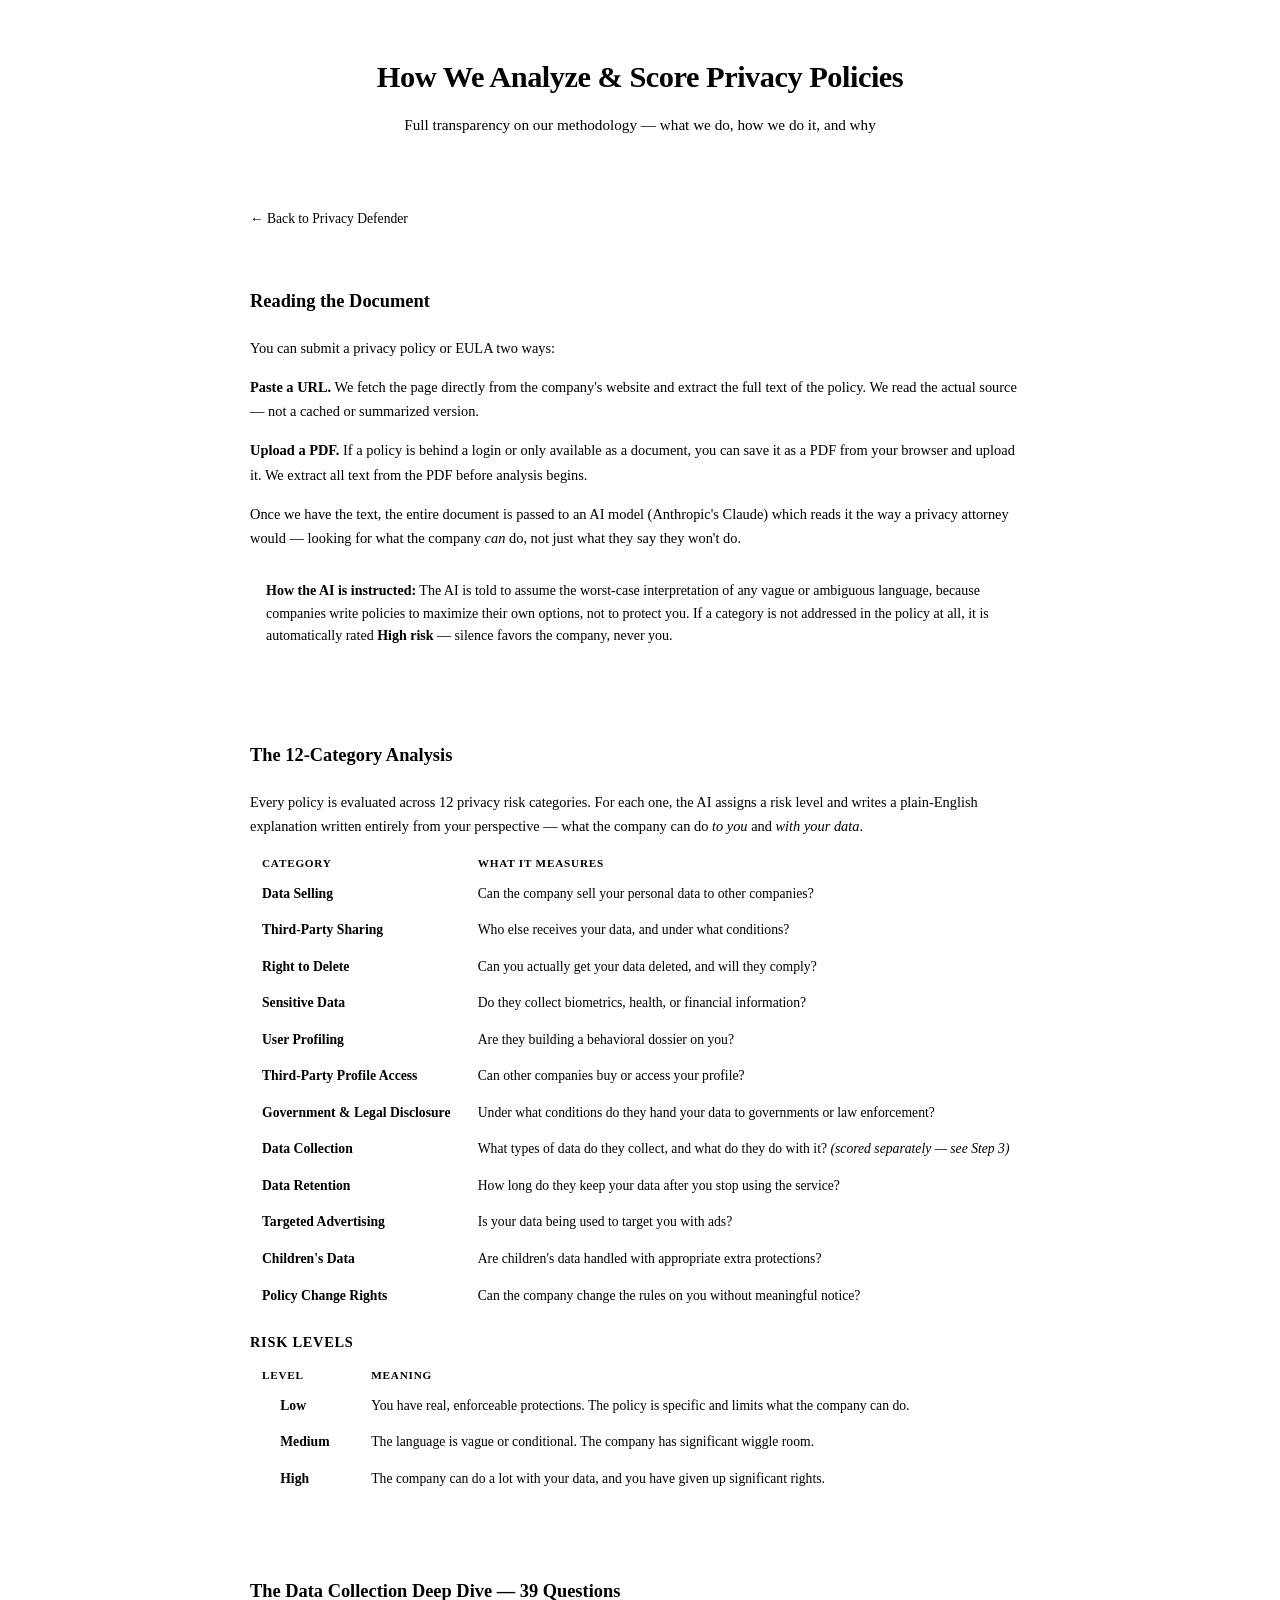
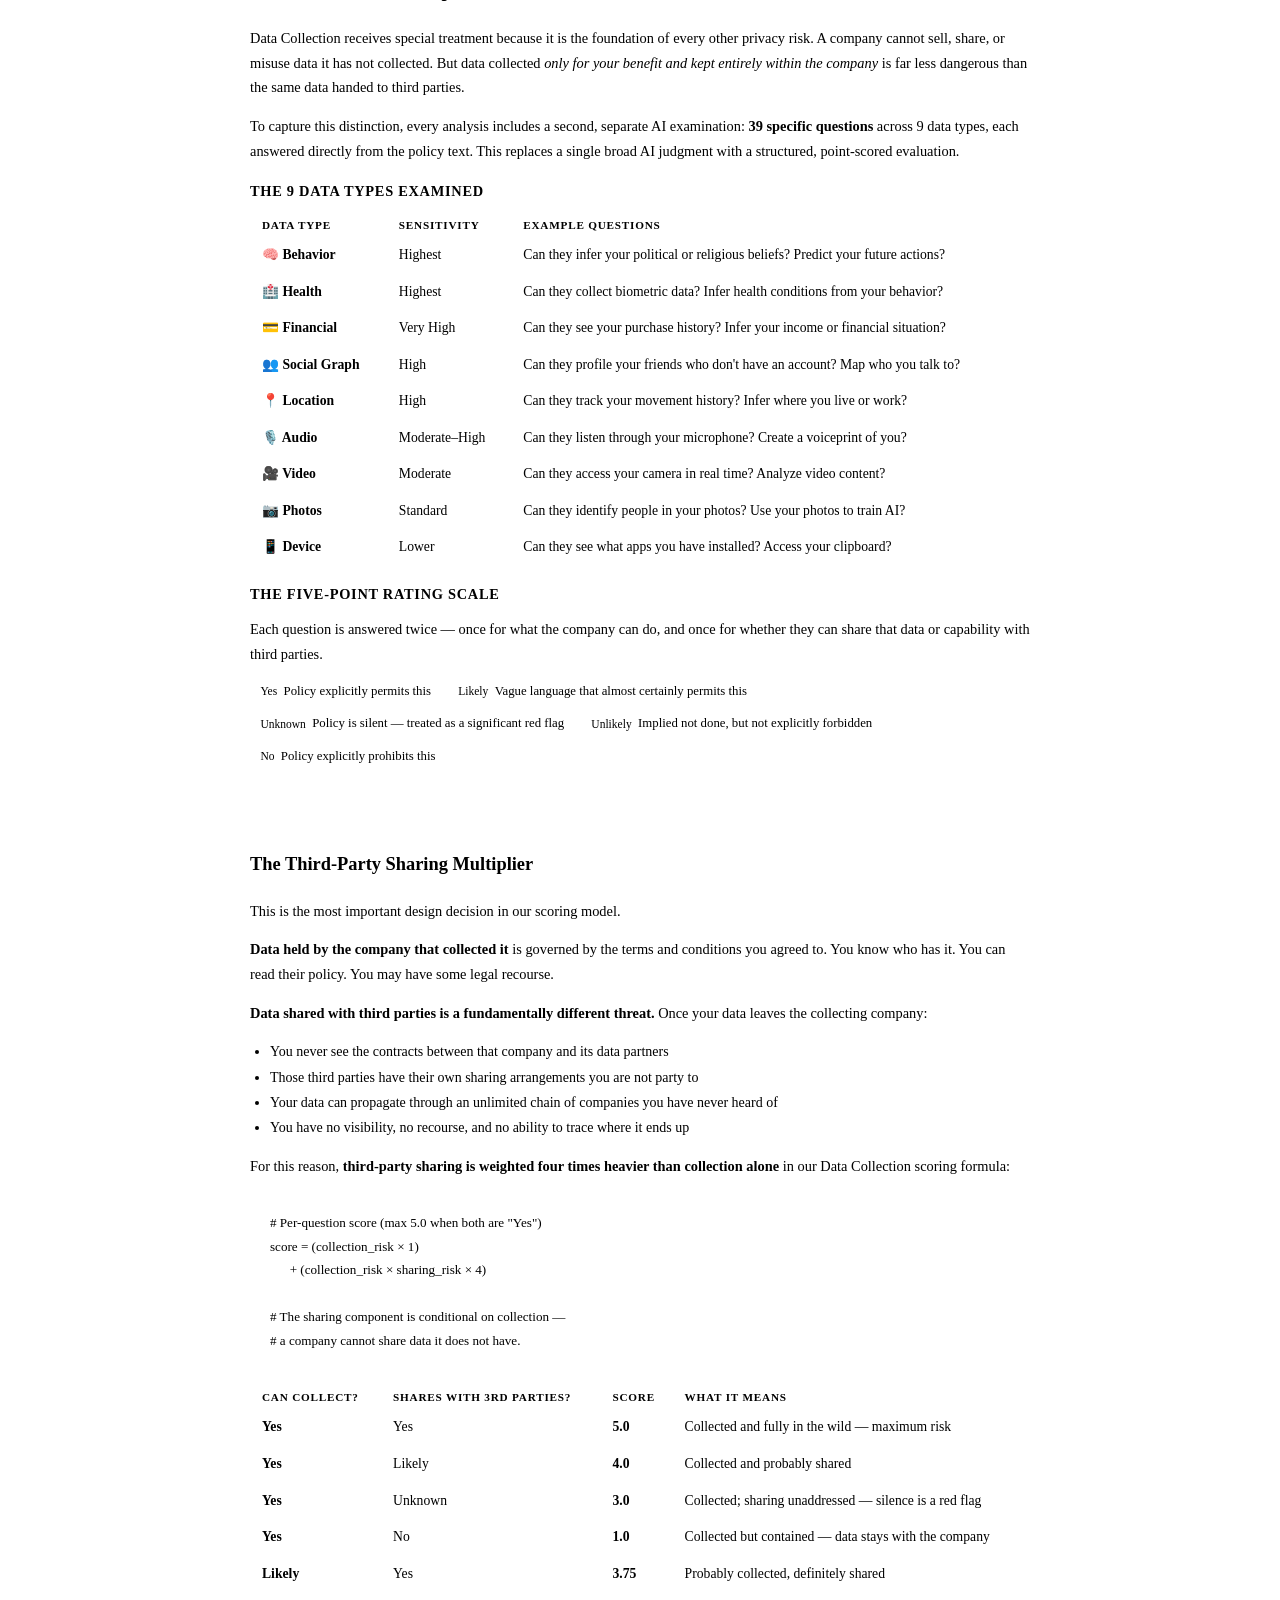
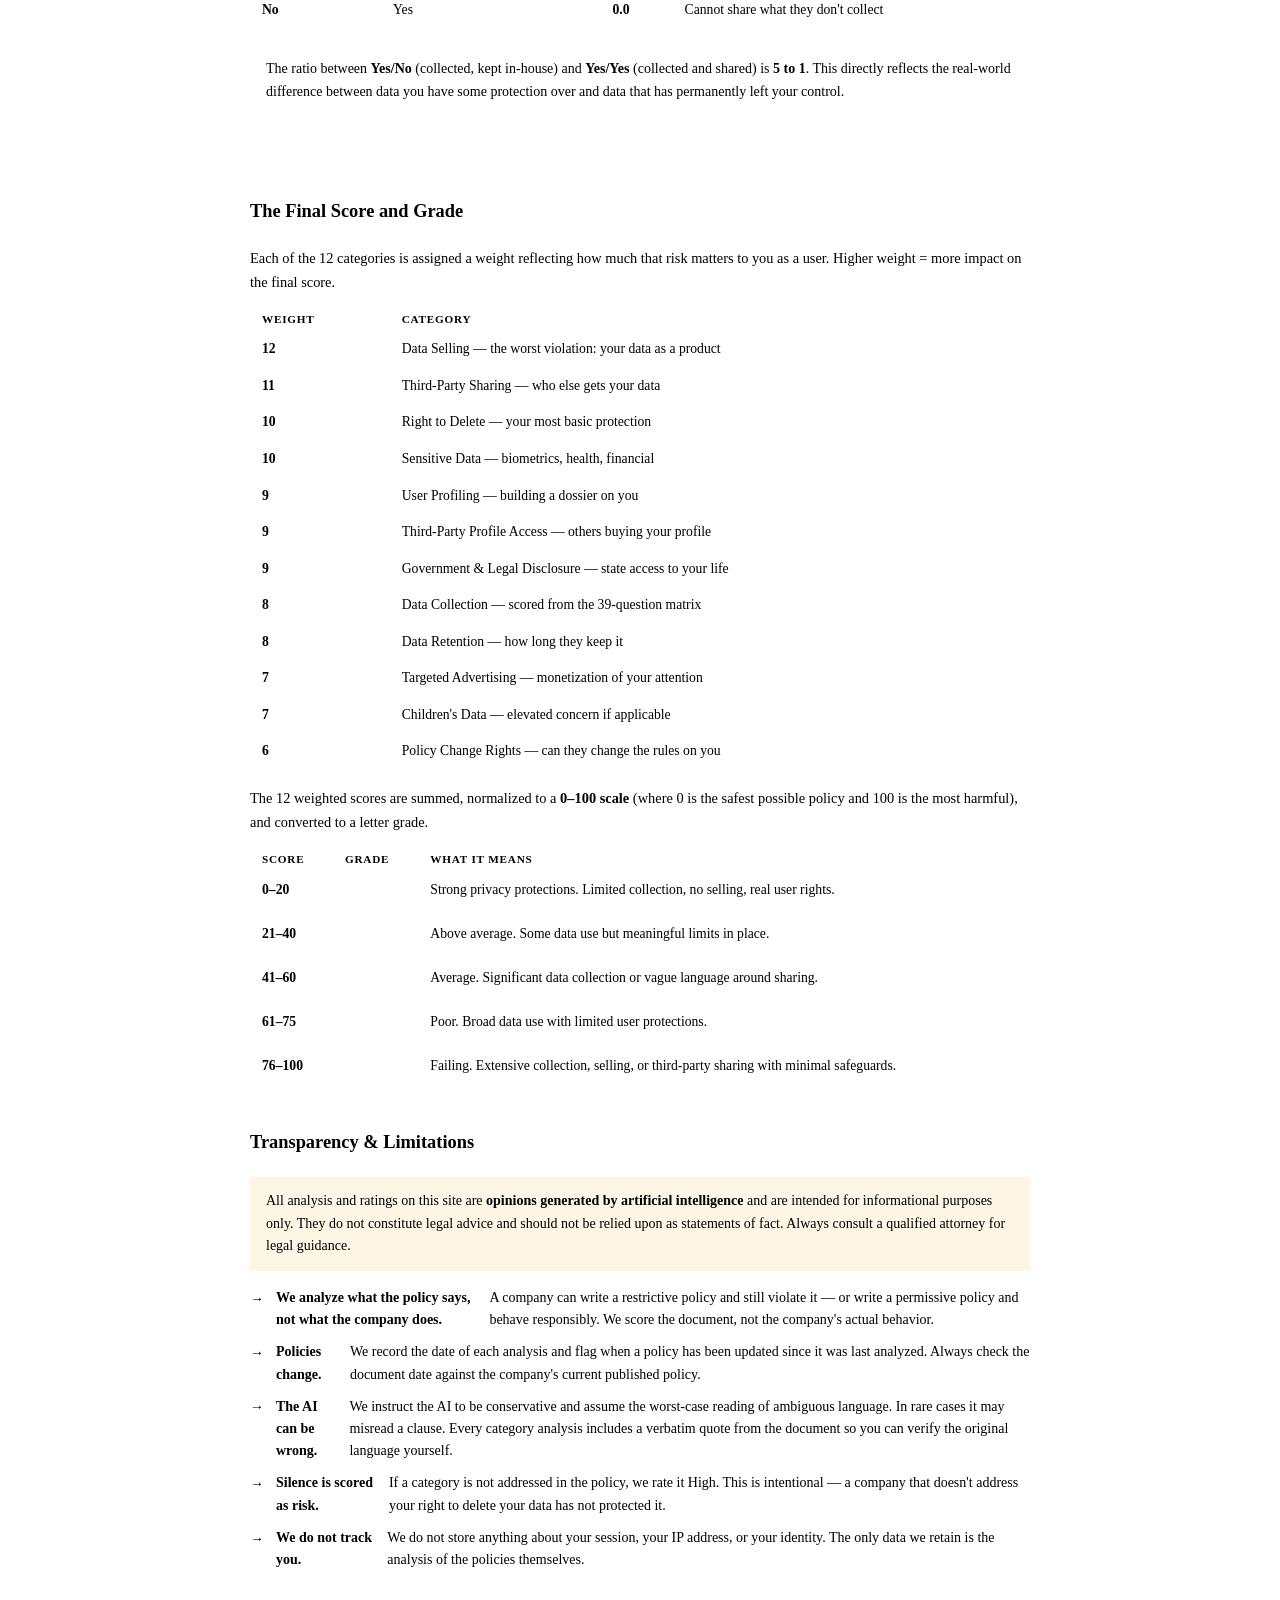
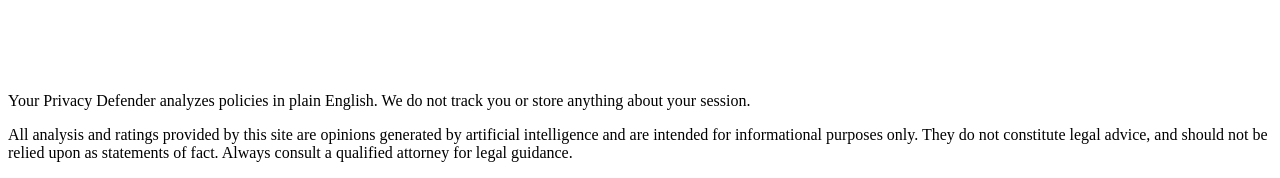
==== static/how-we-score.html @ f739ca2c "Add How We Score methodology page Full transparency page covering all five steps: document reading, " ====
<!DOCTYPE html>
<html lang="en">
<head>
  <meta charset="UTF-8" />
  <meta name="viewport" content="width=device-width, initial-scale=1.0" />
  <title>How We Score — Your Privacy Defender</title>
  <link rel="preconnect" href="https://fonts.googleapis.com" />
  <link rel="preconnect" href="https://fonts.gstatic.com" crossorigin />
  <link href="https://fonts.googleapis.com/css2?family=DM+Sans:wght@300;400;500;600;700&family=DM+Mono:wght@400;500&display=swap" rel="stylesheet" />
  <link rel="stylesheet" href="/privacydecoder/static/style.css" />
  <style>
    /* ── Methodology page layout ─────────────────────────────────────── */
    .method-hero {
      background: var(--nav-bg);
      color: var(--nav-text);
      text-align: center;
      padding: 2rem 1rem 1.75rem;
    }
    .method-hero h1 { font-size: 1.9rem; font-weight: 800; letter-spacing: -0.5px; }
    .method-hero p  { margin-top: .5rem; color: var(--nav-text-muted); font-size: .95rem; }

    .back-link {
      display: inline-flex;
      align-items: center;
      gap: .35rem;
      color: var(--nav-text-muted);
      text-decoration: none;
      font-size: .85rem;
      font-weight: 500;
      margin-bottom: 1.25rem;
      transition: color .15s;
    }
    .back-link:hover { color: var(--nav-text); }

    .method-body {
      max-width: 780px;
      margin: 0 auto;
      padding: 2rem 1rem 4rem;
    }

    /* Section blocks */
    .method-section {
      margin-bottom: 2.5rem;
    }
    .method-section h2 {
      font-size: 1.15rem;
      font-weight: 700;
      color: var(--text-primary);
      border-bottom: 2px solid var(--border);
      padding-bottom: .5rem;
      margin-bottom: 1rem;
    }
    .method-section h3 {
      font-size: .9rem;
      font-weight: 700;
      color: var(--text-secondary);
      text-transform: uppercase;
      letter-spacing: .05em;
      margin: 1.25rem 0 .5rem;
    }
    .method-section p {
      font-size: .9rem;
      color: var(--text-secondary);
      line-height: 1.7;
      margin-bottom: .75rem;
    }
    .method-section p:last-child { margin-bottom: 0; }

    /* Step number pill */
    .step-label {
      display: inline-block;
      background: var(--accent);
      color: #fff;
      font-size: .7rem;
      font-weight: 700;
      text-transform: uppercase;
      letter-spacing: .07em;
      padding: .2rem .6rem;
      border-radius: 999px;
      margin-bottom: .6rem;
    }

    /* Callout box */
    .callout {
      background: var(--accent-light);
      border-left: 4px solid var(--accent);
      border-radius: 0 var(--radius) var(--radius) 0;
      padding: .85rem 1rem;
      margin: 1rem 0;
      font-size: .875rem;
      color: var(--text-secondary);
      line-height: 1.6;
    }
    .callout strong { color: var(--text-primary); }

    .callout-warning {
      background: #FEF6E5;
      border-left-color: var(--grade-c);
    }

    /* Formula box */
    .formula-box {
      background: var(--nav-bg);
      color: var(--nav-text);
      border-radius: var(--radius);
      padding: 1rem 1.25rem;
      font-family: var(--font-mono);
      font-size: .82rem;
      line-height: 1.8;
      margin: 1rem 0;
    }
    .formula-box .formula-comment { color: var(--nav-text-muted); }

    /* Tables */
    .method-table {
      width: 100%;
      border-collapse: collapse;
      font-size: .855rem;
      margin: .75rem 0 1rem;
    }
    .method-table th {
      text-align: left;
      font-size: .7rem;
      font-weight: 700;
      text-transform: uppercase;
      letter-spacing: .07em;
      color: var(--text-muted);
      padding: .4rem .75rem;
      border-bottom: 2px solid var(--border);
    }
    .method-table td {
      padding: .5rem .75rem;
      border-bottom: 1px solid var(--border);
      color: var(--text-secondary);
      vertical-align: top;
      line-height: 1.5;
    }
    .method-table tr:last-child td { border-bottom: none; }
    .method-table td:first-child { font-weight: 600; color: var(--text-primary); white-space: nowrap; }

    /* Grade pills inline */
    .g { display: inline-flex; align-items: center; justify-content: center;
         width: 28px; height: 28px; border-radius: 6px; font-size: .85rem;
         font-weight: 900; color: #fff; flex-shrink: 0; vertical-align: middle; }
    .g-a { background: var(--grade-a); }
    .g-b { background: var(--grade-b); }
    .g-c { background: var(--grade-c); }
    .g-d { background: var(--grade-d); }
    .g-f { background: var(--grade-f); }

    /* Risk dot inline */
    .rdot { display: inline-block; width: 10px; height: 10px; border-radius: 50%;
            vertical-align: middle; margin-right: .3rem; }
    .rdot-low  { background: var(--low); }
    .rdot-med  { background: var(--med); }
    .rdot-high { background: var(--high); }

    /* Rating badges reused from main */
    .five-scale {
      display: flex;
      flex-wrap: wrap;
      gap: .4rem;
      margin: .5rem 0 1rem;
    }
    .fs-item {
      display: flex;
      align-items: center;
      gap: .4rem;
      background: var(--surface);
      border: 1px solid var(--border);
      border-radius: var(--radius);
      padding: .35rem .65rem;
      font-size: .8rem;
    }
    .fs-item .dc-badge { font-size: .72rem; }

    /* Limitation block */
    .limitation-list {
      list-style: none;
      padding: 0;
      display: flex;
      flex-direction: column;
      gap: .6rem;
    }
    .limitation-list li {
      display: flex;
      gap: .75rem;
      font-size: .875rem;
      color: var(--text-secondary);
      line-height: 1.6;
    }
    .limitation-list li::before {
      content: "→";
      color: var(--text-muted);
      flex-shrink: 0;
      font-weight: 700;
      margin-top: .05rem;
    }

    @media (max-width: 560px) {
      .method-hero h1 { font-size: 1.5rem; }
      .formula-box { font-size: .75rem; }
    }
  </style>
</head>
<body>

  <header class="method-hero">
    <h1>How We Analyze &amp; Score Privacy Policies</h1>
    <p>Full transparency on our methodology — what we do, how we do it, and why</p>
  </header>

  <main class="method-body">

    <a href="/privacydecoder/" class="back-link">← Back to Privacy Defender</a>

    <!-- ── Step 1 ── -->
    <section class="method-section">
      <span class="step-label">Step 1</span>
      <h2>Reading the Document</h2>
      <p>You can submit a privacy policy or EULA two ways:</p>
      <p><strong>Paste a URL.</strong> We fetch the page directly from the company's website and extract the full text of the policy. We read the actual source — not a cached or summarized version.</p>
      <p><strong>Upload a PDF.</strong> If a policy is behind a login or only available as a document, you can save it as a PDF from your browser and upload it. We extract all text from the PDF before analysis begins.</p>
      <p>Once we have the text, the entire document is passed to an AI model (Anthropic's Claude) which reads it the way a privacy attorney would — looking for what the company <em>can</em> do, not just what they say they won't do.</p>

      <div class="callout">
        <strong>How the AI is instructed:</strong> The AI is told to assume the worst-case interpretation of any vague or ambiguous language, because companies write policies to maximize their own options, not to protect you. If a category is not addressed in the policy at all, it is automatically rated <strong>High risk</strong> — silence favors the company, never you.
      </div>
    </section>

    <!-- ── Step 2 ── -->
    <section class="method-section">
      <span class="step-label">Step 2</span>
      <h2>The 12-Category Analysis</h2>
      <p>Every policy is evaluated across 12 privacy risk categories. For each one, the AI assigns a risk level and writes a plain-English explanation written entirely from your perspective — what the company can do <em>to you</em> and <em>with your data</em>.</p>

      <table class="method-table">
        <thead><tr><th>Category</th><th>What it measures</th></tr></thead>
        <tbody>
          <tr><td>Data Selling</td><td>Can the company sell your personal data to other companies?</td></tr>
          <tr><td>Third-Party Sharing</td><td>Who else receives your data, and under what conditions?</td></tr>
          <tr><td>Right to Delete</td><td>Can you actually get your data deleted, and will they comply?</td></tr>
          <tr><td>Sensitive Data</td><td>Do they collect biometrics, health, or financial information?</td></tr>
          <tr><td>User Profiling</td><td>Are they building a behavioral dossier on you?</td></tr>
          <tr><td>Third-Party Profile Access</td><td>Can other companies buy or access your profile?</td></tr>
          <tr><td>Government &amp; Legal Disclosure</td><td>Under what conditions do they hand your data to governments or law enforcement?</td></tr>
          <tr><td>Data Collection</td><td>What types of data do they collect, and what do they do with it? <em>(scored separately — see Step 3)</em></td></tr>
          <tr><td>Data Retention</td><td>How long do they keep your data after you stop using the service?</td></tr>
          <tr><td>Targeted Advertising</td><td>Is your data being used to target you with ads?</td></tr>
          <tr><td>Children's Data</td><td>Are children's data handled with appropriate extra protections?</td></tr>
          <tr><td>Policy Change Rights</td><td>Can the company change the rules on you without meaningful notice?</td></tr>
        </tbody>
      </table>

      <h3>Risk Levels</h3>
      <table class="method-table">
        <thead><tr><th>Level</th><th>Meaning</th></tr></thead>
        <tbody>
          <tr><td><span class="rdot rdot-low"></span> Low</td><td>You have real, enforceable protections. The policy is specific and limits what the company can do.</td></tr>
          <tr><td><span class="rdot rdot-med"></span> Medium</td><td>The language is vague or conditional. The company has significant wiggle room.</td></tr>
          <tr><td><span class="rdot rdot-high"></span> High</td><td>The company can do a lot with your data, and you have given up significant rights.</td></tr>
        </tbody>
      </table>
    </section>

    <!-- ── Step 3 ── -->
    <section class="method-section">
      <span class="step-label">Step 3</span>
      <h2>The Data Collection Deep Dive — 39 Questions</h2>
      <p>Data Collection receives special treatment because it is the foundation of every other privacy risk. A company cannot sell, share, or misuse data it has not collected. But data collected <em>only for your benefit and kept entirely within the company</em> is far less dangerous than the same data handed to third parties.</p>
      <p>To capture this distinction, every analysis includes a second, separate AI examination: <strong>39 specific questions</strong> across 9 data types, each answered directly from the policy text. This replaces a single broad AI judgment with a structured, point-scored evaluation.</p>

      <h3>The 9 Data Types Examined</h3>
      <table class="method-table">
        <thead><tr><th>Data Type</th><th>Sensitivity</th><th>Example questions</th></tr></thead>
        <tbody>
          <tr><td>🧠 Behavior</td><td>Highest</td><td>Can they infer your political or religious beliefs? Predict your future actions?</td></tr>
          <tr><td>🏥 Health</td><td>Highest</td><td>Can they collect biometric data? Infer health conditions from your behavior?</td></tr>
          <tr><td>💳 Financial</td><td>Very High</td><td>Can they see your purchase history? Infer your income or financial situation?</td></tr>
          <tr><td>👥 Social Graph</td><td>High</td><td>Can they profile your friends who don't have an account? Map who you talk to?</td></tr>
          <tr><td>📍 Location</td><td>High</td><td>Can they track your movement history? Infer where you live or work?</td></tr>
          <tr><td>🎙️ Audio</td><td>Moderate–High</td><td>Can they listen through your microphone? Create a voiceprint of you?</td></tr>
          <tr><td>🎥 Video</td><td>Moderate</td><td>Can they access your camera in real time? Analyze video content?</td></tr>
          <tr><td>📷 Photos</td><td>Standard</td><td>Can they identify people in your photos? Use your photos to train AI?</td></tr>
          <tr><td>📱 Device</td><td>Lower</td><td>Can they see what apps you have installed? Access your clipboard?</td></tr>
        </tbody>
      </table>

      <h3>The Five-Point Rating Scale</h3>
      <p>Each question is answered twice — once for what the company can do, and once for whether they can share that data or capability with third parties.</p>
      <div class="five-scale">
        <div class="fs-item"><span class="dc-badge dc-yes">Yes</span> Policy explicitly permits this</div>
        <div class="fs-item"><span class="dc-badge dc-likely">Likely</span> Vague language that almost certainly permits this</div>
        <div class="fs-item"><span class="dc-badge dc-unknown">Unknown</span> Policy is silent — treated as a significant red flag</div>
        <div class="fs-item"><span class="dc-badge dc-unlikely">Unlikely</span> Implied not done, but not explicitly forbidden</div>
        <div class="fs-item"><span class="dc-badge dc-no">No</span> Policy explicitly prohibits this</div>
      </div>
    </section>

    <!-- ── Step 4 ── -->
    <section class="method-section">
      <span class="step-label">Step 4</span>
      <h2>The Third-Party Sharing Multiplier</h2>
      <p>This is the most important design decision in our scoring model.</p>
      <p><strong>Data held by the company that collected it</strong> is governed by the terms and conditions you agreed to. You know who has it. You can read their policy. You may have some legal recourse.</p>
      <p><strong>Data shared with third parties is a fundamentally different threat.</strong> Once your data leaves the collecting company:</p>
      <ul style="font-size:.875rem;color:var(--text-secondary);line-height:1.8;padding-left:1.25rem;margin-bottom:.75rem;">
        <li>You never see the contracts between that company and its data partners</li>
        <li>Those third parties have their own sharing arrangements you are not party to</li>
        <li>Your data can propagate through an unlimited chain of companies you have never heard of</li>
        <li>You have no visibility, no recourse, and no ability to trace where it ends up</li>
      </ul>
      <p>For this reason, <strong>third-party sharing is weighted four times heavier than collection alone</strong> in our Data Collection scoring formula:</p>

      <div class="formula-box">
        <span class="formula-comment"># Per-question score (max 5.0 when both are "Yes")</span><br>
        score = (collection_risk × 1)<br>
        &nbsp;&nbsp;&nbsp;&nbsp;&nbsp;&nbsp;+ (collection_risk × sharing_risk × 4)<br><br>
        <span class="formula-comment"># The sharing component is conditional on collection —</span><br>
        <span class="formula-comment"># a company cannot share data it does not have.</span>
      </div>

      <table class="method-table">
        <thead><tr><th>Can collect?</th><th>Shares with 3rd parties?</th><th>Score</th><th>What it means</th></tr></thead>
        <tbody>
          <tr><td>Yes</td><td>Yes</td><td style="font-family:var(--font-mono);font-weight:700;color:var(--high)">5.0</td><td>Collected and fully in the wild — maximum risk</td></tr>
          <tr><td>Yes</td><td>Likely</td><td style="font-family:var(--font-mono);font-weight:700;color:var(--high)">4.0</td><td>Collected and probably shared</td></tr>
          <tr><td>Yes</td><td>Unknown</td><td style="font-family:var(--font-mono);font-weight:700;color:var(--med)">3.0</td><td>Collected; sharing unaddressed — silence is a red flag</td></tr>
          <tr><td>Yes</td><td>No</td><td style="font-family:var(--font-mono);font-weight:700;color:var(--low)">1.0</td><td>Collected but contained — data stays with the company</td></tr>
          <tr><td>Likely</td><td>Yes</td><td style="font-family:var(--font-mono);font-weight:700;color:var(--high)">3.75</td><td>Probably collected, definitely shared</td></tr>
          <tr><td>No</td><td>Yes</td><td style="font-family:var(--font-mono);font-weight:700;color:var(--low)">0.0</td><td>Cannot share what they don't collect</td></tr>
        </tbody>
      </table>

      <div class="callout">
        The ratio between <strong>Yes/No</strong> (collected, kept in-house) and <strong>Yes/Yes</strong> (collected and shared) is <strong>5 to 1</strong>. This directly reflects the real-world difference between data you have some protection over and data that has permanently left your control.
      </div>
    </section>

    <!-- ── Step 5 ── -->
    <section class="method-section">
      <span class="step-label">Step 5</span>
      <h2>The Final Score and Grade</h2>
      <p>Each of the 12 categories is assigned a weight reflecting how much that risk matters to you as a user. Higher weight = more impact on the final score.</p>

      <table class="method-table">
        <thead><tr><th>Weight</th><th>Category</th></tr></thead>
        <tbody>
          <tr><td>12</td><td>Data Selling — the worst violation: your data as a product</td></tr>
          <tr><td>11</td><td>Third-Party Sharing — who else gets your data</td></tr>
          <tr><td>10</td><td>Right to Delete — your most basic protection</td></tr>
          <tr><td>10</td><td>Sensitive Data — biometrics, health, financial</td></tr>
          <tr><td>9</td><td>User Profiling — building a dossier on you</td></tr>
          <tr><td>9</td><td>Third-Party Profile Access — others buying your profile</td></tr>
          <tr><td>9</td><td>Government &amp; Legal Disclosure — state access to your life</td></tr>
          <tr><td>8</td><td>Data Collection — scored from the 39-question matrix</td></tr>
          <tr><td>8</td><td>Data Retention — how long they keep it</td></tr>
          <tr><td>7</td><td>Targeted Advertising — monetization of your attention</td></tr>
          <tr><td>7</td><td>Children's Data — elevated concern if applicable</td></tr>
          <tr><td>6</td><td>Policy Change Rights — can they change the rules on you</td></tr>
        </tbody>
      </table>

      <p>The 12 weighted scores are summed, normalized to a <strong>0–100 scale</strong> (where 0 is the safest possible policy and 100 is the most harmful), and converted to a letter grade.</p>

      <table class="method-table">
        <thead><tr><th>Score</th><th>Grade</th><th>What it means</th></tr></thead>
        <tbody>
          <tr><td>0–20</td><td><span class="g g-a">A</span></td><td>Strong privacy protections. Limited collection, no selling, real user rights.</td></tr>
          <tr><td>21–40</td><td><span class="g g-b">B</span></td><td>Above average. Some data use but meaningful limits in place.</td></tr>
          <tr><td>41–60</td><td><span class="g g-c">C</span></td><td>Average. Significant data collection or vague language around sharing.</td></tr>
          <tr><td>61–75</td><td><span class="g g-d">D</span></td><td>Poor. Broad data use with limited user protections.</td></tr>
          <tr><td>76–100</td><td><span class="g g-f">F</span></td><td>Failing. Extensive collection, selling, or third-party sharing with minimal safeguards.</td></tr>
        </tbody>
      </table>
    </section>

    <!-- ── Limitations ── -->
    <section class="method-section">
      <h2>Transparency &amp; Limitations</h2>

      <div class="callout callout-warning">
        All analysis and ratings on this site are <strong>opinions generated by artificial intelligence</strong> and are intended for informational purposes only. They do not constitute legal advice and should not be relied upon as statements of fact. Always consult a qualified attorney for legal guidance.
      </div>

      <ul class="limitation-list">
        <li><strong>We analyze what the policy says, not what the company does.</strong> A company can write a restrictive policy and still violate it — or write a permissive policy and behave responsibly. We score the document, not the company's actual behavior.</li>
        <li><strong>Policies change.</strong> We record the date of each analysis and flag when a policy has been updated since it was last analyzed. Always check the document date against the company's current published policy.</li>
        <li><strong>The AI can be wrong.</strong> We instruct the AI to be conservative and assume the worst-case reading of ambiguous language. In rare cases it may misread a clause. Every category analysis includes a verbatim quote from the document so you can verify the original language yourself.</li>
        <li><strong>Silence is scored as risk.</strong> If a category is not addressed in the policy, we rate it High. This is intentional — a company that doesn't address your right to delete your data has not protected it.</li>
        <li><strong>We do not track you.</strong> We do not store anything about your session, your IP address, or your identity. The only data we retain is the analysis of the policies themselves.</li>
      </ul>
    </section>

  </main>

  <footer>
    <p>Your Privacy Defender analyzes policies in plain English. We do not track you or store anything about your session.</p>
    <p class="footer-disclaimer">All analysis and ratings provided by this site are opinions generated by artificial intelligence and are intended for informational purposes only. They do not constitute legal advice, and should not be relied upon as statements of fact. Always consult a qualified attorney for legal guidance.</p>
  </footer>

</body>
</html>
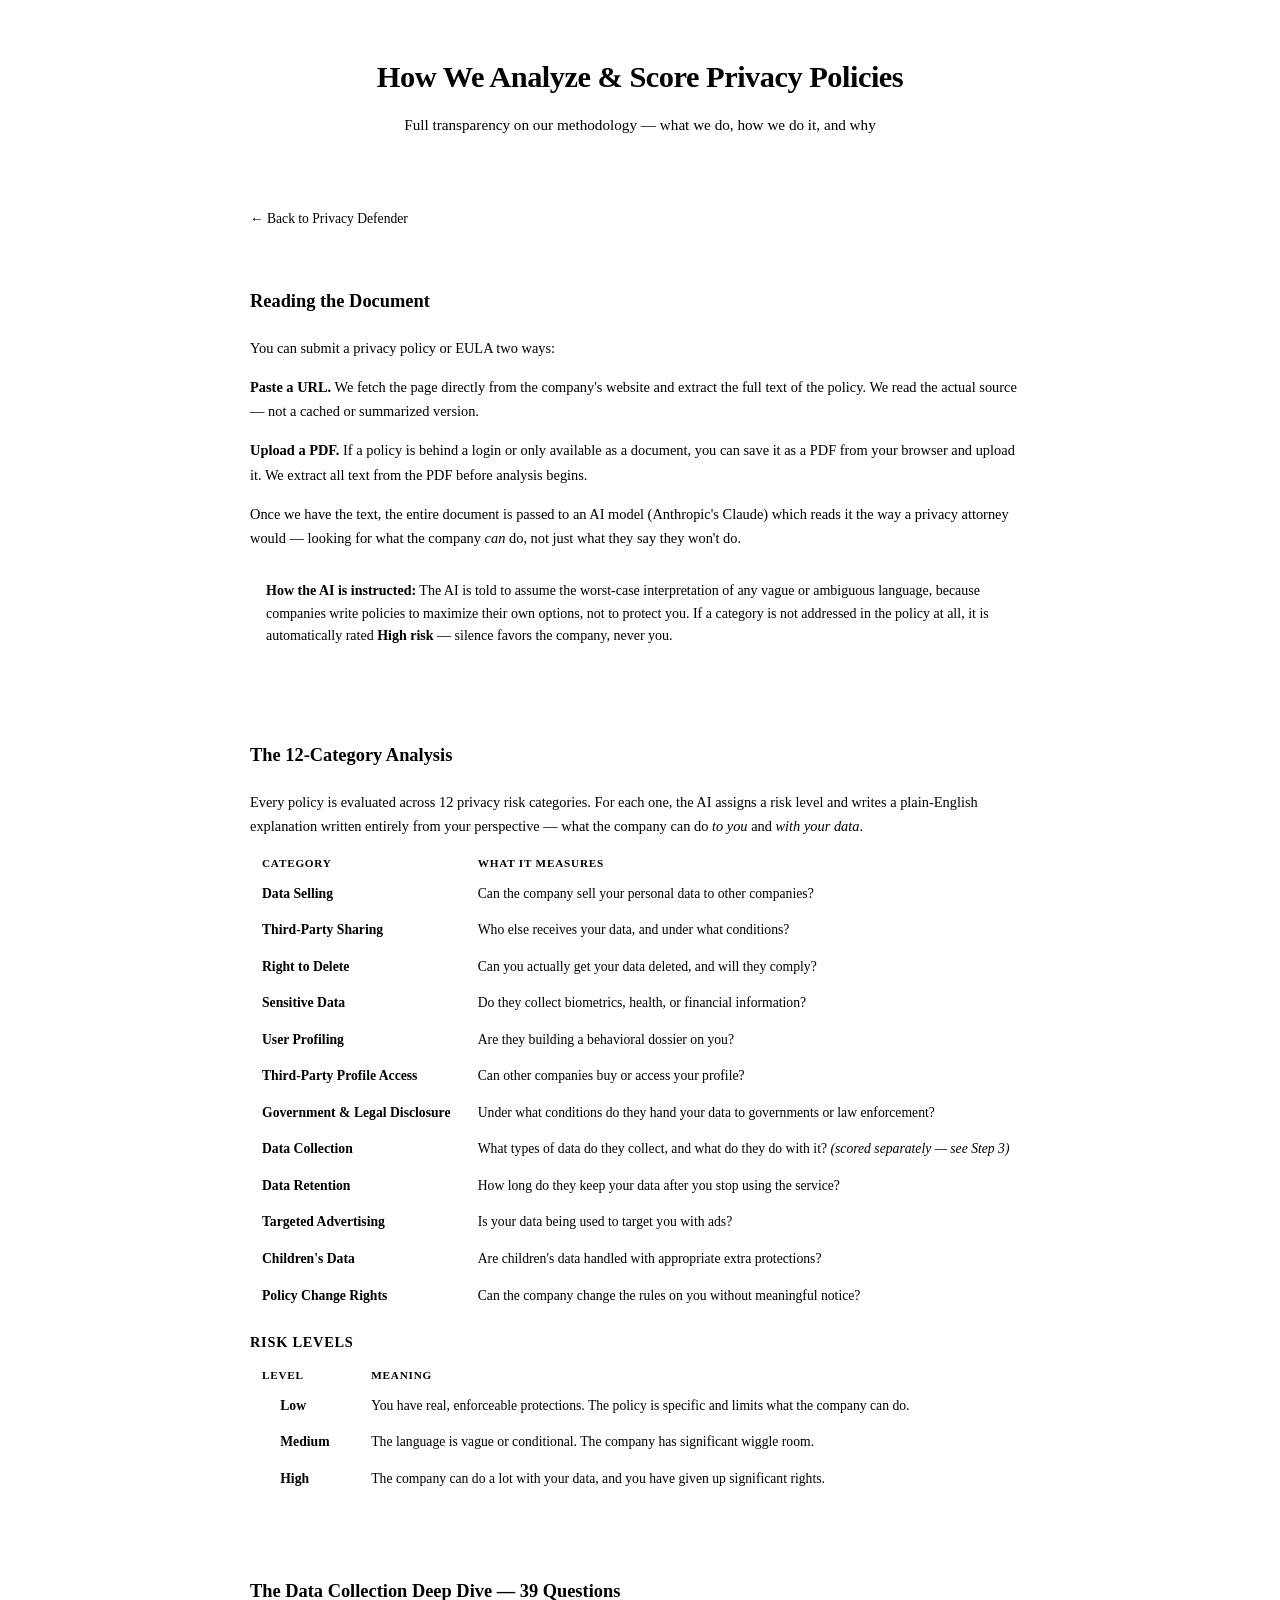
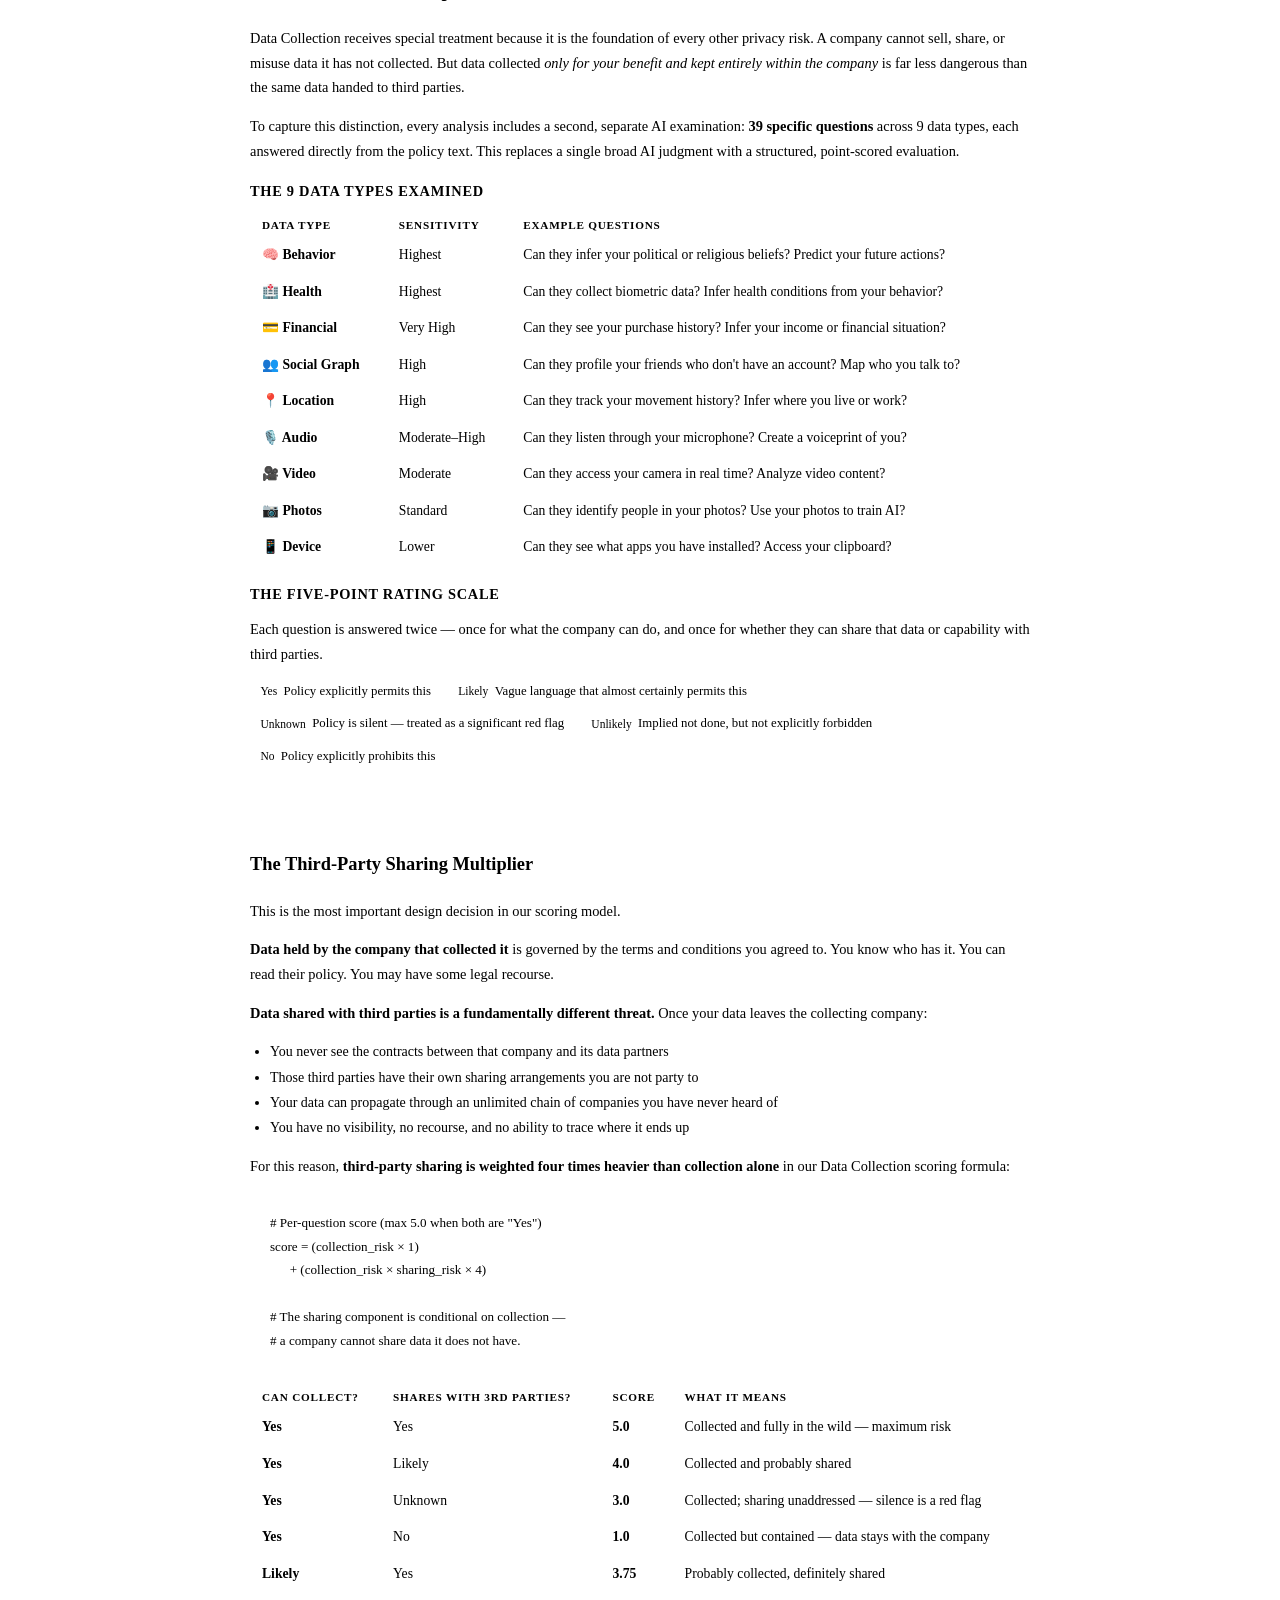
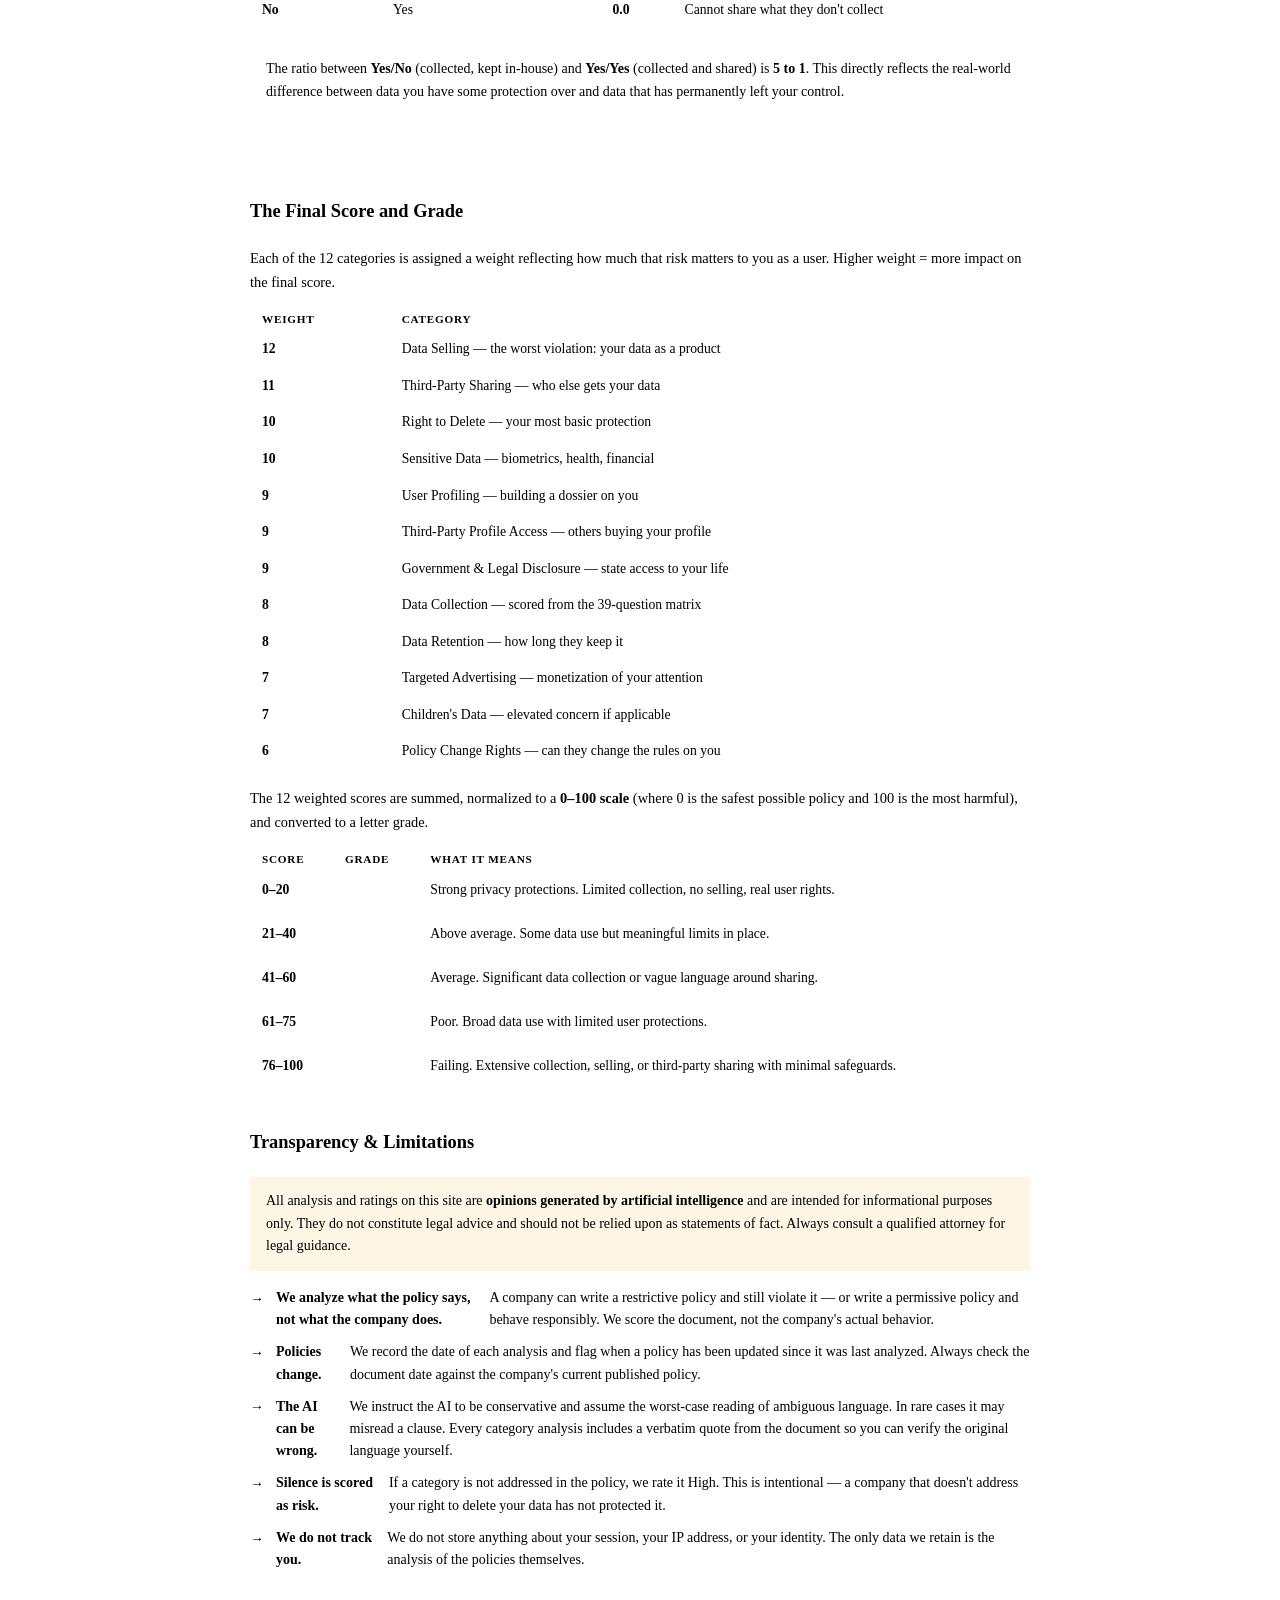
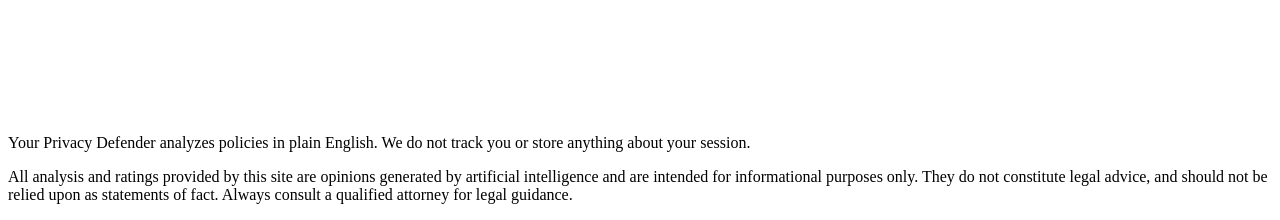
==== commit 0ecbc1d8: "Add return button to How We Score page Co-Authored-By: Claude Sonnet 4.6 <noreply@anthropic.com>" ====
--- a/static/how-we-score.html
+++ b/static/how-we-score.html
@@ -197,6 +197,20 @@
       margin-top: .05rem;
     }
 
+    /* Return button */
+    .return-btn {
+      display: inline-block;
+      background: var(--accent);
+      color: #ffffff;
+      text-decoration: none;
+      font-weight: 600;
+      font-size: .95rem;
+      padding: .75rem 2rem;
+      border-radius: var(--radius);
+      transition: background .15s;
+    }
+    .return-btn:hover { background: var(--accent-hover); }
+
     @media (max-width: 560px) {
       .method-hero h1 { font-size: 1.5rem; }
       .formula-box { font-size: .75rem; }
@@ -213,6 +227,7 @@
   <main class="method-body">
 
     <a href="/privacydecoder/" class="back-link">← Back to Privacy Defender</a>
+
 
     <!-- ── Step 1 ── -->
     <section class="method-section">
@@ -392,6 +407,11 @@
       </ul>
     </section>
 
+    <!-- ── Return button ── -->
+    <div style="text-align:center;margin-top:1rem;">
+      <a href="/privacydecoder/" class="return-btn">← Return to Privacy Defender</a>
+    </div>
+
   </main>
 
   <footer>
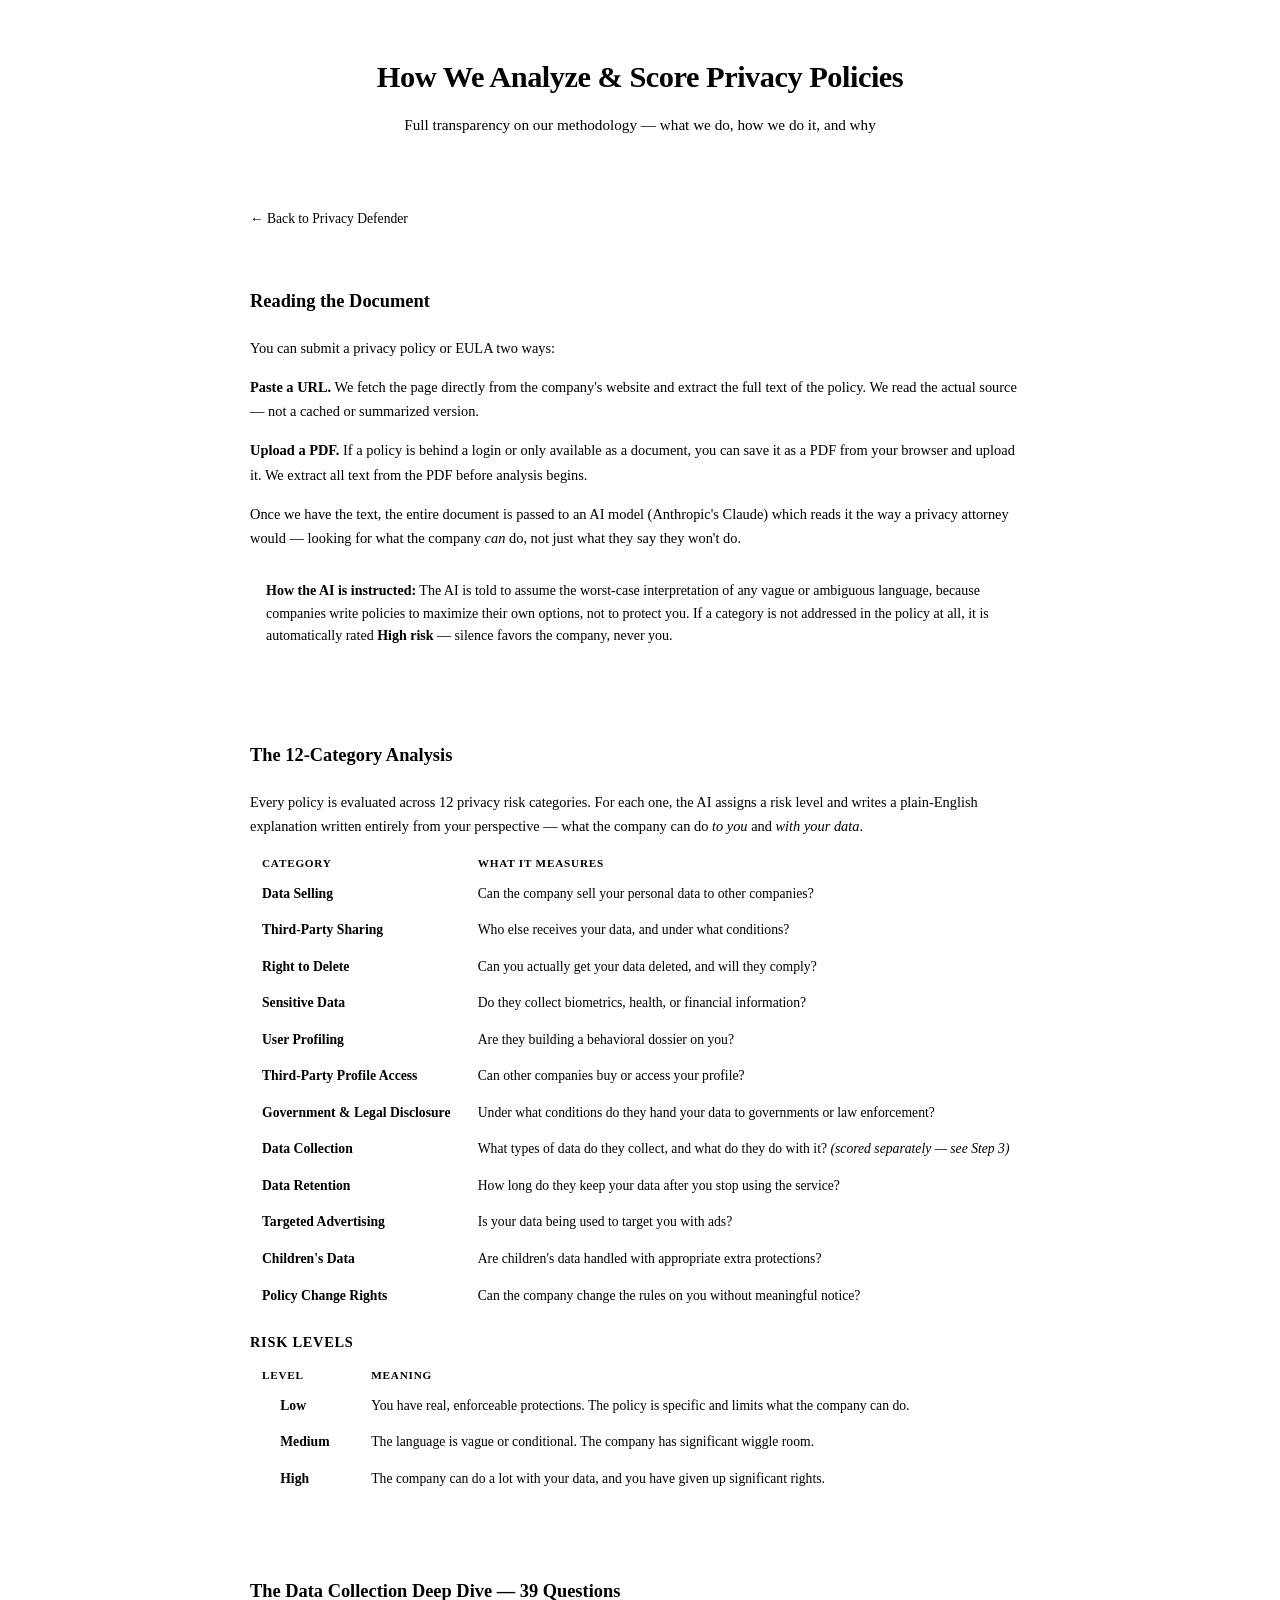
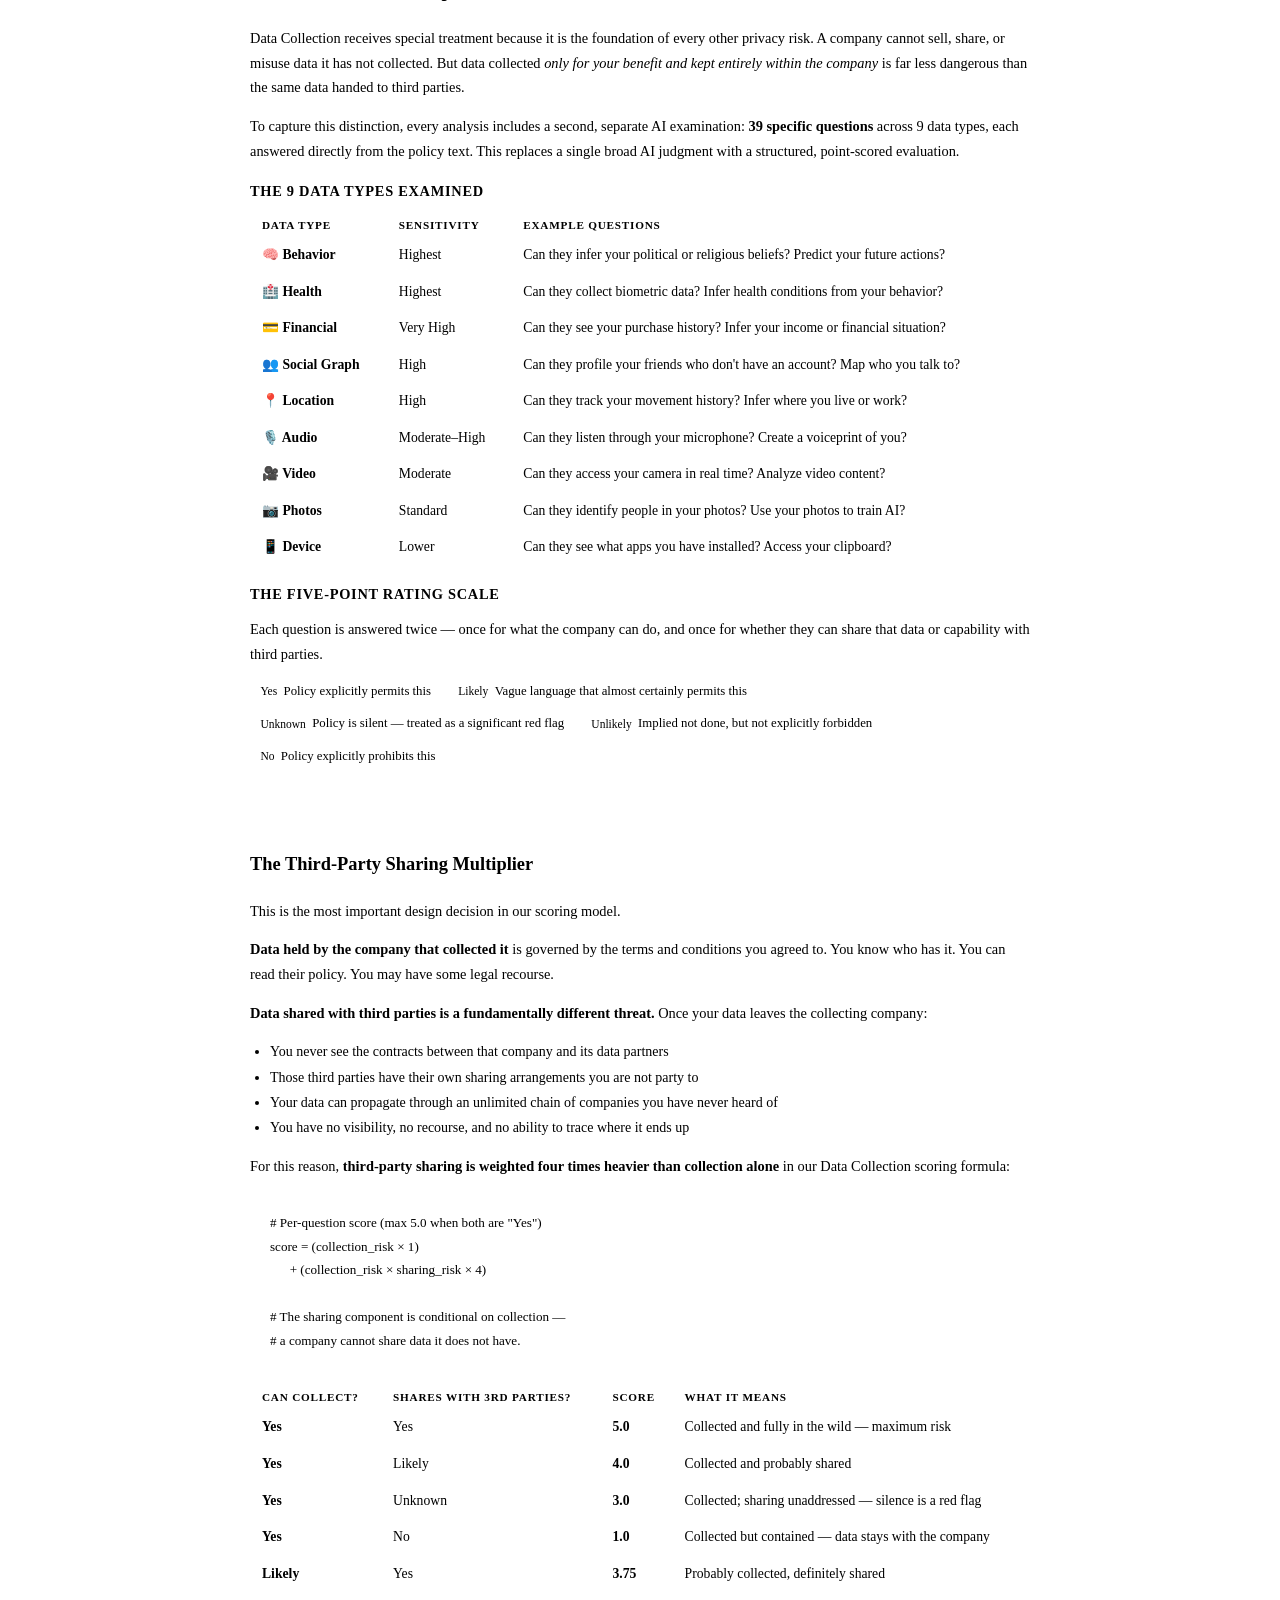
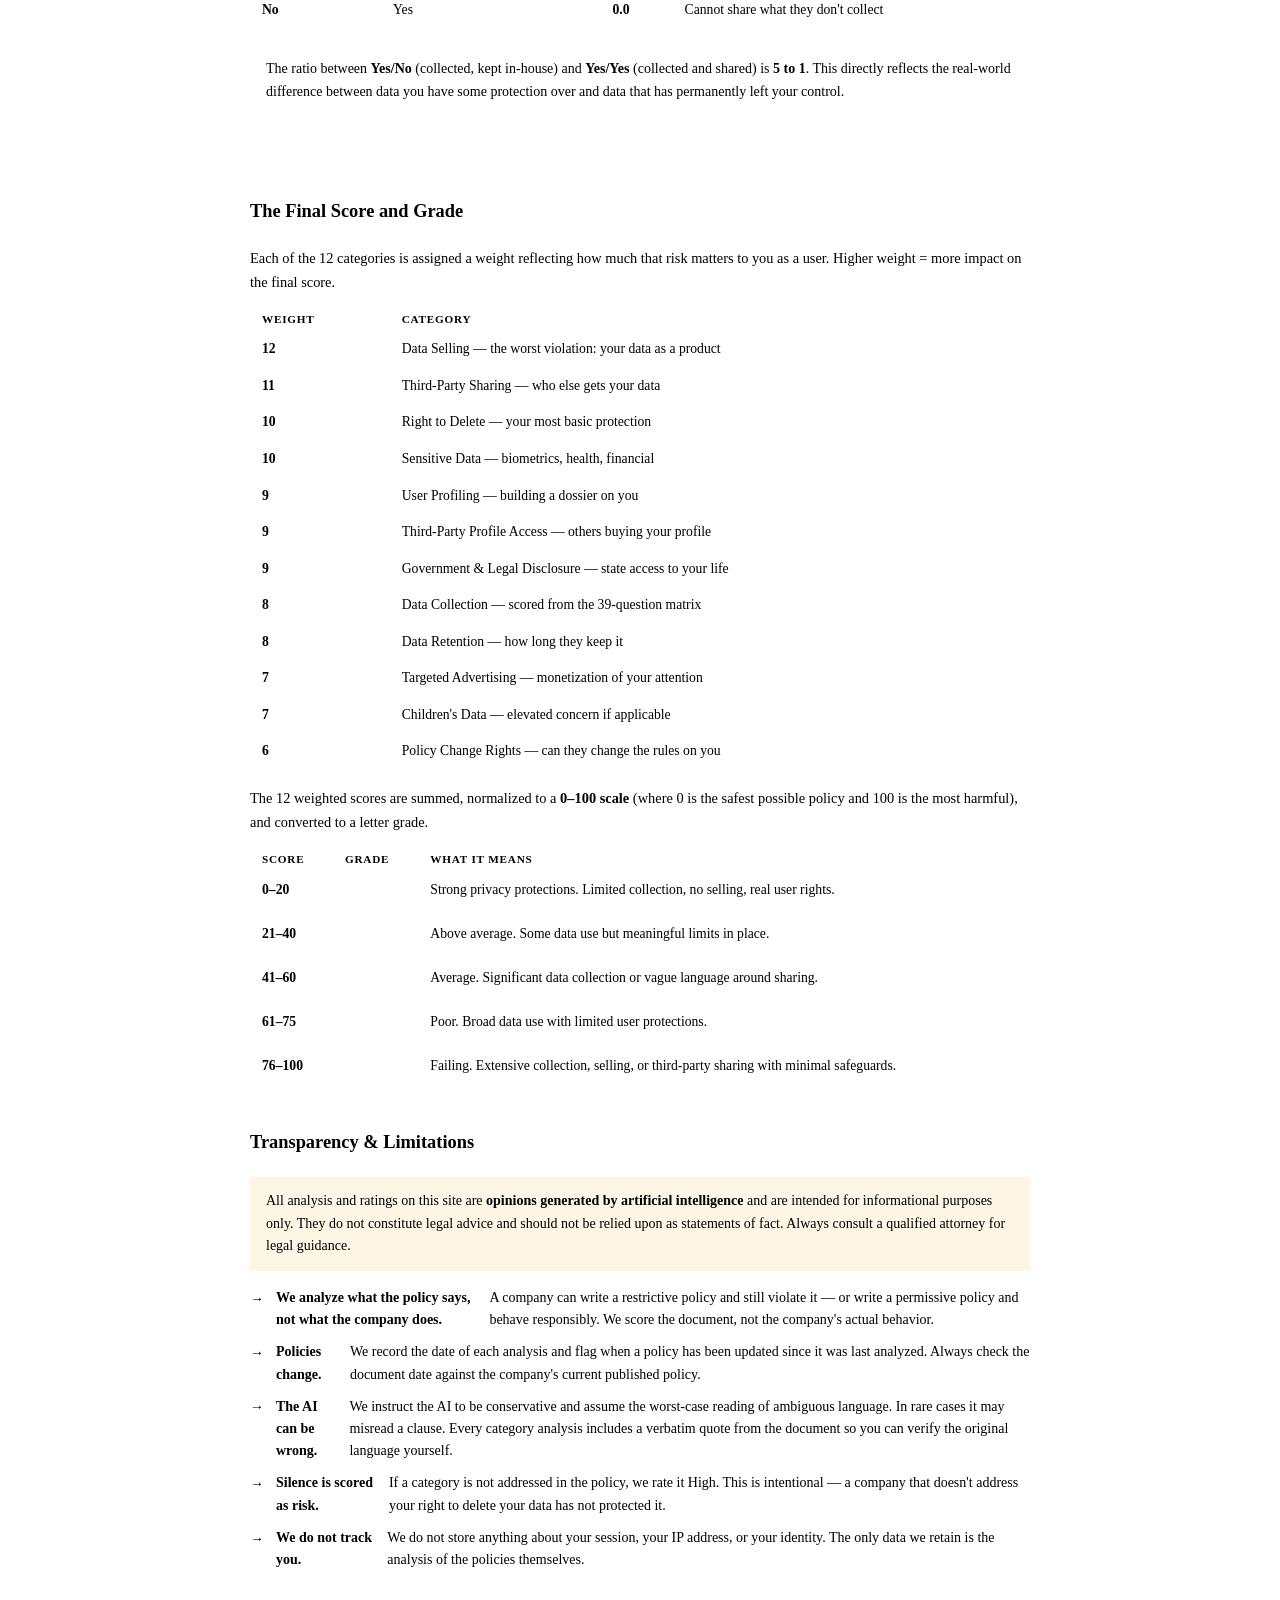
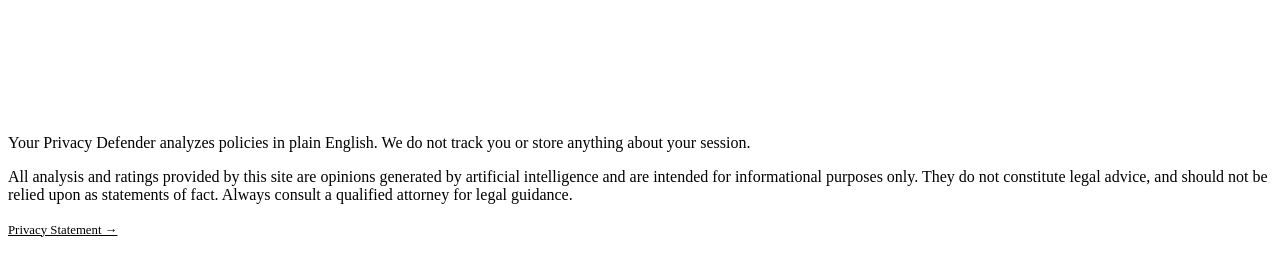
==== commit c07790ac: "Add Privacy Statement page Covers what the app collects (policy text, scores, request counts), what " ====
--- a/static/how-we-score.html
+++ b/static/how-we-score.html
@@ -417,6 +417,7 @@
   <footer>
     <p>Your Privacy Defender analyzes policies in plain English. We do not track you or store anything about your session.</p>
     <p class="footer-disclaimer">All analysis and ratings provided by this site are opinions generated by artificial intelligence and are intended for informational purposes only. They do not constitute legal advice, and should not be relied upon as statements of fact. Always consult a qualified attorney for legal guidance.</p>
+    <p style="margin-top:.75rem;"><a href="/privacydecoder/static/privacy-statement.html" style="color:var(--nav-text-muted);text-decoration:underline;font-size:.8rem;">Privacy Statement →</a></p>
   </footer>
 
 </body>
